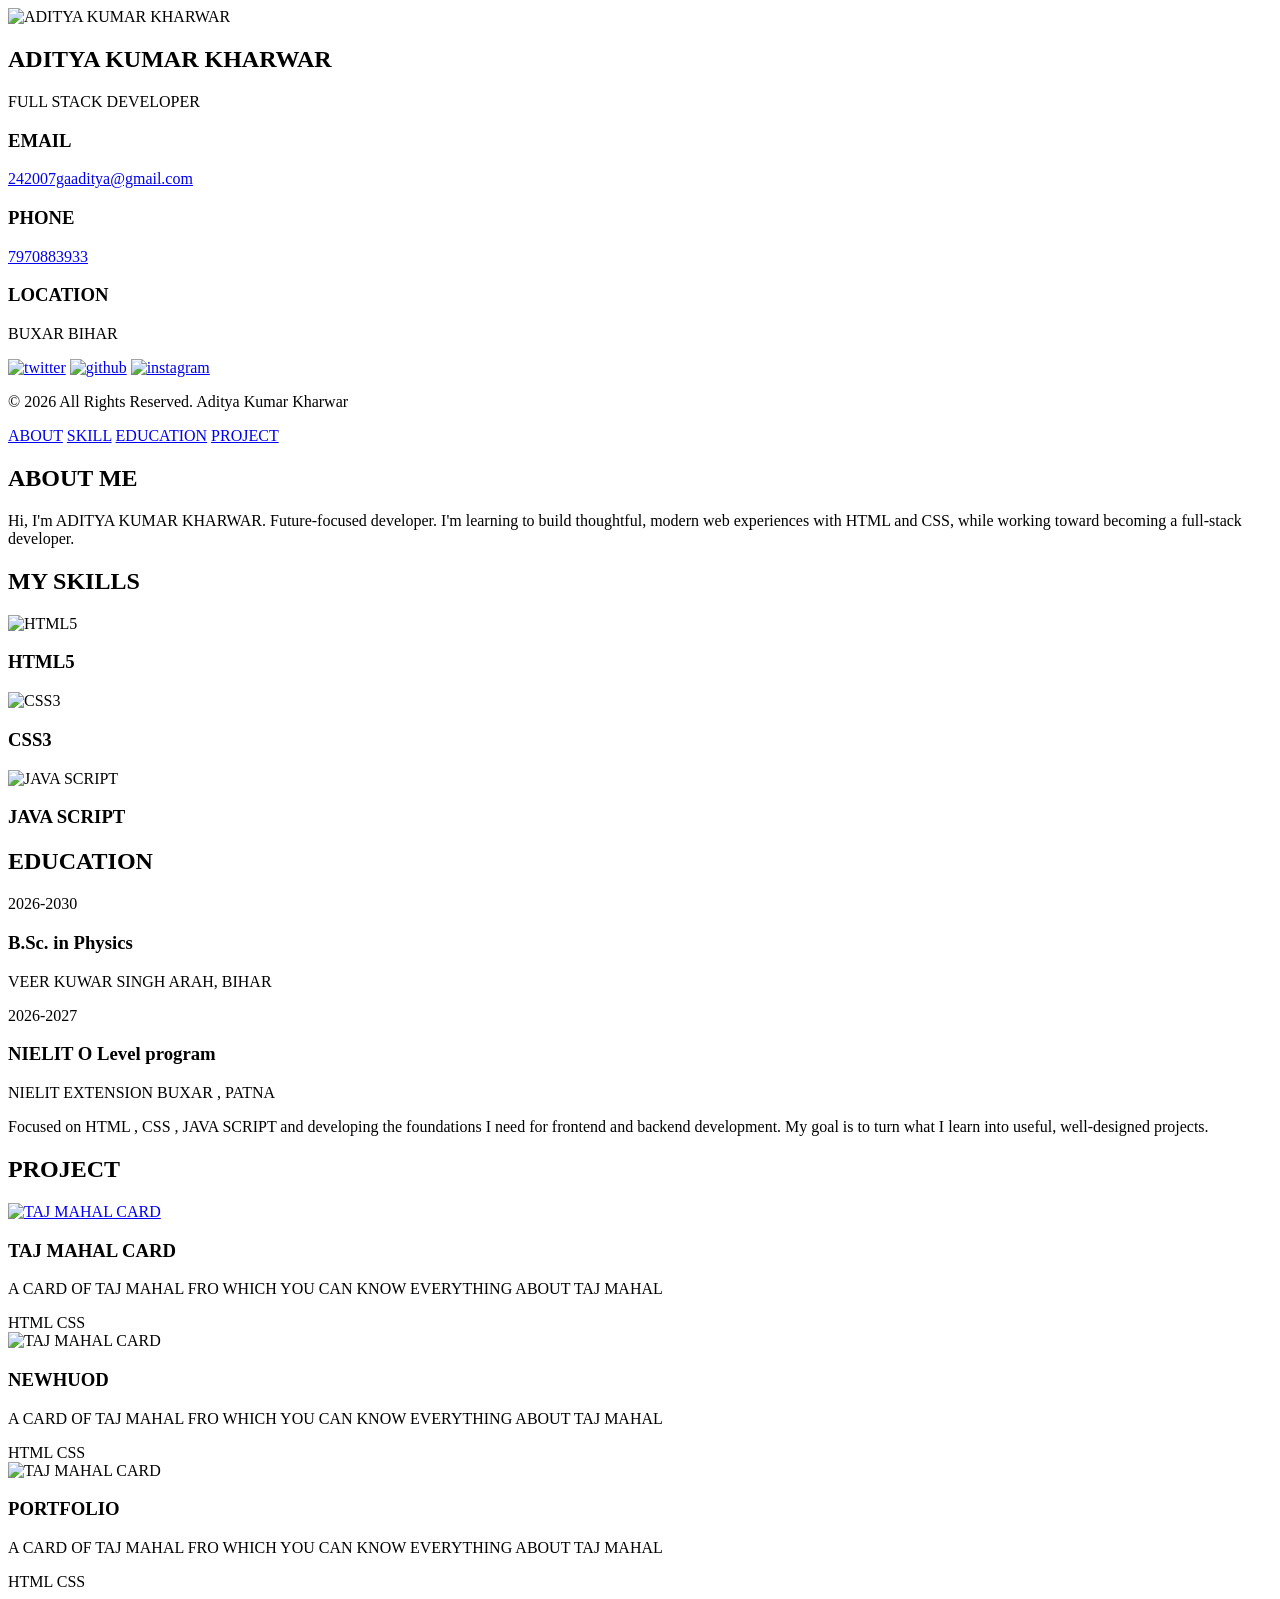
==== index.html @ d114e869 "Add initial HTML structure for portfolio page" ====
<!DOCTYPE html>
<html lang="en">
  <head>
    <meta charset="UTF-8" />
    <meta name="viewport" content="width=device-width, initial-scale=1.0" />
    <title>PORTFOLIO</title>
    <link rel="stylesheet" href="style.css" />
  </head>
  <body>
    <div class="main-cont">
      <!-- side bar -->
      <div class="sidebar">
        <!-- profile -->
        <div class="profile">
          <img src="MY IMAGE .png" alt="ADITYA KUMAR KHARWAR" />
          <h2>ADITYA KUMAR KHARWAR</h2>
          <p>FULL STACK DEVELOPER</p>
        </div>

        <!-- contact -->
        <div class="contact">
          <div class="email">
            <h3 class="label">EMAIL</h3>
            <a href="mailto:242007gaaditya@gmail.com" class="value"
              >242007gaaditya@gmail.com</a
            >
          </div>

          <div class="phone">
            <h3 class="label">PHONE</h3>
            <a href="tel:7970883933" class="value">7970883933</a>
          </div>

          <div class="location">
            <h3 class="label">LOCATION</h3>
            <p class="value">BUXAR BIHAR</p>
          </div>
        </div>

        <!-- social media -->
        <div class="social">
          <a href="#"
            ><img src="https://simpleicons.org/icons/x.svg" alt="twitter"
          /></a>
          <a href="#"
            ><img src="https://simpleicons.org/icons/git.svg" alt="github"
          /></a>
          <a href="#"
            ><img
              src="https://simpleicons.org/icons/instagram.svg"
              alt="instagram"
          /></a>
        </div>

        <!-- footer -->
       
           <footer class="footer">
    <p>
        &copy; 2026 All Rights Reserved.
        <span>Aditya Kumar Kharwar</span>
    </p>

       
</footer>
      </div>

      <!-- main content -->
      <div class="main-content">
        <!-- navigation -->
        <div id="nav">
          <nav>
            <a href="#about" class="active">ABOUT</a>
            <a href="#skill">SKILL</a>
            <a href="#education">EDUCATION</a>
            <a href="#portfolio">PROJECT</a>
          </nav>
        </div>

        <!-- about section -->
        <div id="about">
          <h2 class="heading">ABOUT ME</h2>
          <div class="line"></div>
          <p class="paragraph">
            Hi, I'm ADITYA KUMAR KHARWAR. Future-focused developer. I'm learning
            to build thoughtful, modern web experiences with HTML and CSS, while
            working toward becoming a full-stack developer.
          </p>
        </div>

        <!-- skill section -->
        <div id="skill">
          <h2 class="heading">MY SKILLS</h2>
          <div class="line"></div>
          <div class="grid-cont">
            <div class="item">
              <img src="https://simpleicons.org/icons/html5.svg" alt="HTML5" />
              <h3>HTML5</h3>
            </div>

            <div class="item">
              <img src="https://simpleicons.org/icons/css.svg" alt="CSS3" />
              <h3>CSS3</h3>
            </div>

            <div class="item">
              <img
                src="https://simpleicons.org/icons/javascript.svg"
                alt="JAVA SCRIPT"
              />
              <h3>JAVA SCRIPT</h3>
            </div>
          </div>
        </div>

        <!-- education section -->
        <div id="education">
          <h2 class="heading">EDUCATION</h2>
          <div class="line"></div>
          <div class="edtech">
            <div class="bsc">
              <div class="year">2026-2030</div>
              <h3 class="degree">B.Sc. in Physics</h3>
              <p class="collage">VEER KUWAR SINGH ARAH, BIHAR</p>
              <div class="goal"></div>
              <div class="liner"></div>
            </div>
            <div class="no">
              <div class="year">2026-2027</div>
              <h3 class="degree">NIELIT O Level program</h3>
              <p class="collage">NIELIT EXTENSION BUXAR , PATNA</p>
              <p class="WORK">
                Focused on HTML , CSS , JAVA SCRIPT and developing the foundations I need
                for frontend and backend development. My goal is to turn what I
                learn into useful, well-designed projects.
              </p>
               <div class="goal"></div>
                <div class="liner"></div>

            </div>
          </div>
        </div>

        <!-- portfolio section -->
         <div id="portfolio">
             <h2 class="heading">PROJECT</h2>
          <div class="line"></div>

          <DIV class="project-cont">
            <DIV class="project">
           <a href="https://aditya835-lab.github.io/TAJ-MAHAL-CARD/" target="_blank"  rel="noopener noreferrer" ><img src="TAJ.png" alt="TAJ MAHAL CARD"></a> 
            
            <div class="card">
               <h3>TAJ MAHAL CARD</h3>
               <P>A CARD OF TAJ MAHAL FRO WHICH YOU CAN KNOW EVERYTHING ABOUT TAJ MAHAL</P>
               <SPan>HTML</SPan>
               <SPan>CSS</SPan>
            </div>
          </DIV>

            <DIV class="project">
            <img src="NEWHUOD.png" alt="TAJ MAHAL CARD">
            
            <div class="card">
               <h3>NEWHUOD</h3>
               <P>A CARD OF TAJ MAHAL FRO WHICH YOU CAN KNOW EVERYTHING ABOUT TAJ MAHAL</P>
               <SPan>HTML</SPan>
               <SPan>CSS</SPan>
            </div>
          </DIV>

            <DIV class="project">
            <img src="PORT.png" alt="TAJ MAHAL CARD">
            
            <div class="card">
               <h3>PORTFOLIO</h3>
               <P>A CARD OF TAJ MAHAL FRO WHICH YOU CAN KNOW EVERYTHING ABOUT TAJ MAHAL</P>
               <SPan>HTML</SPan>
               <SPan>CSS</SPan>
            </div>
          </DIV>



        
         </div>
      </div>
    </div>
  </body>
</html>
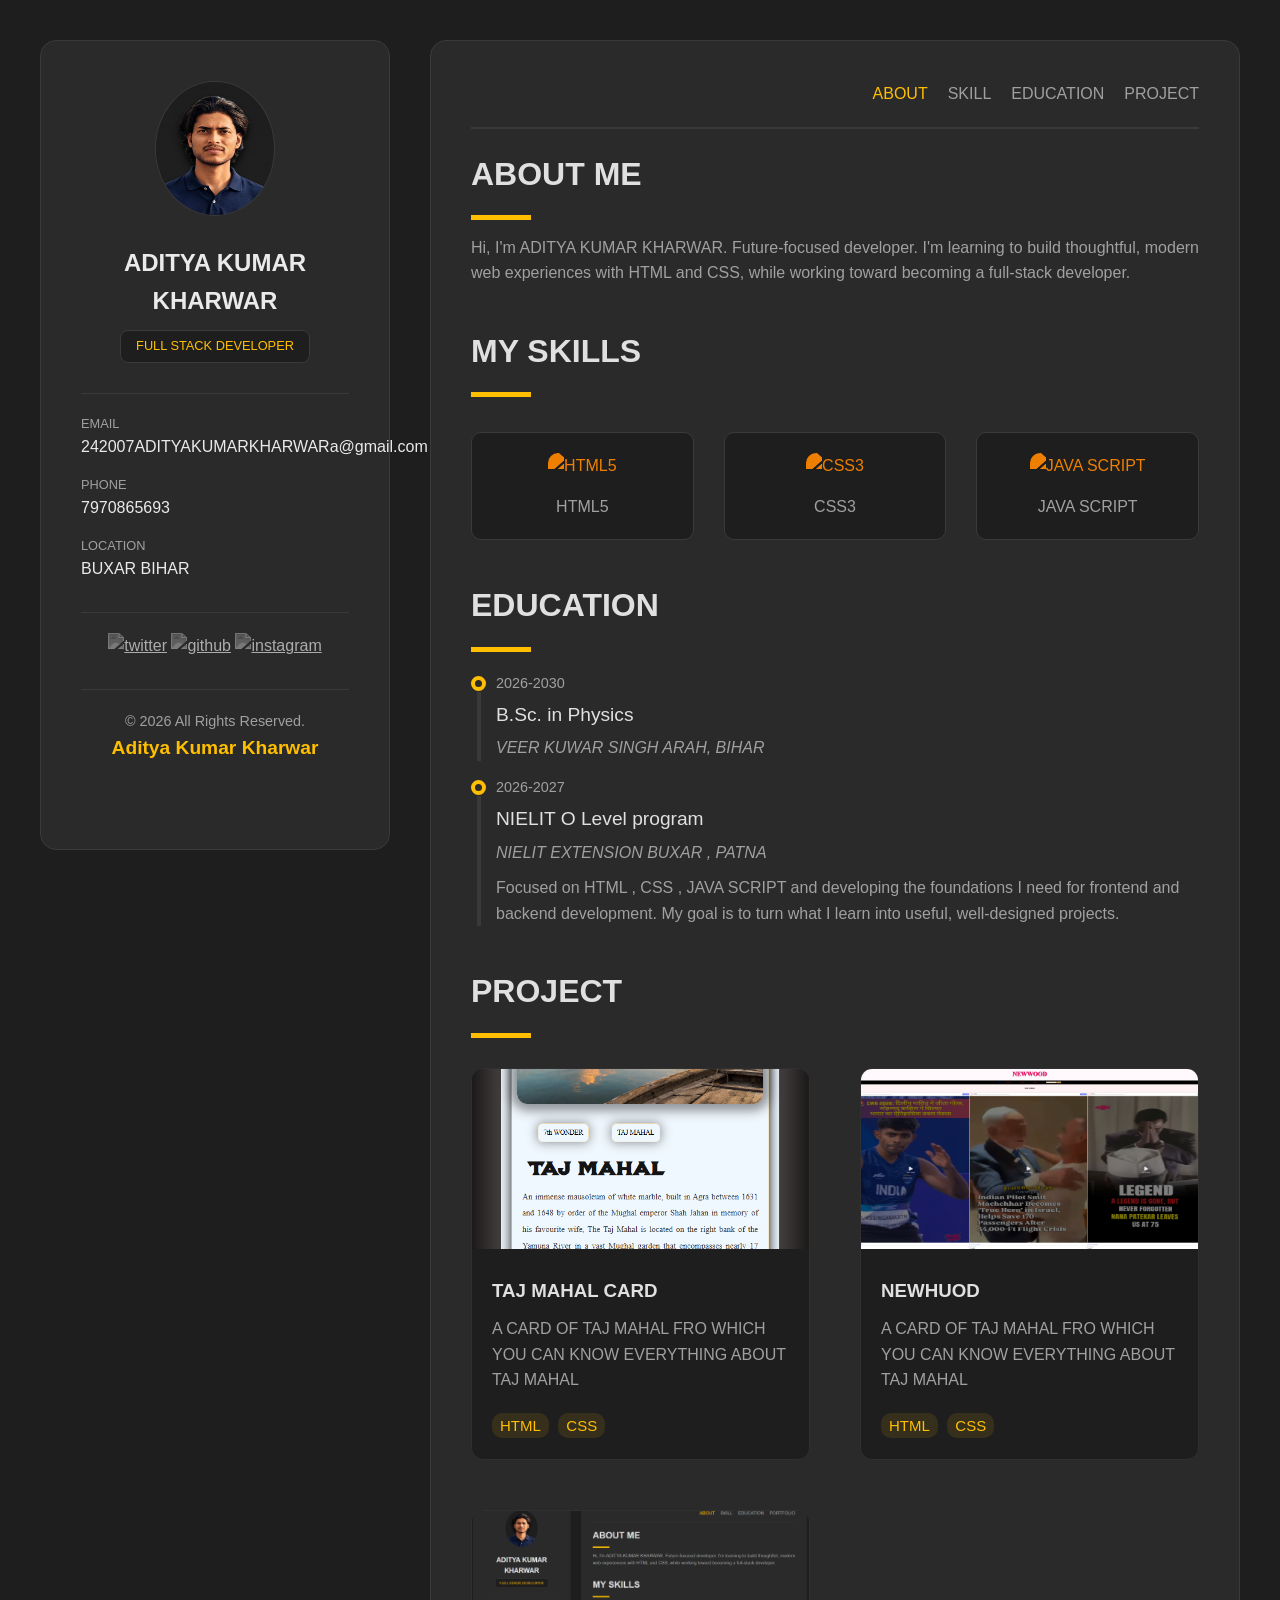
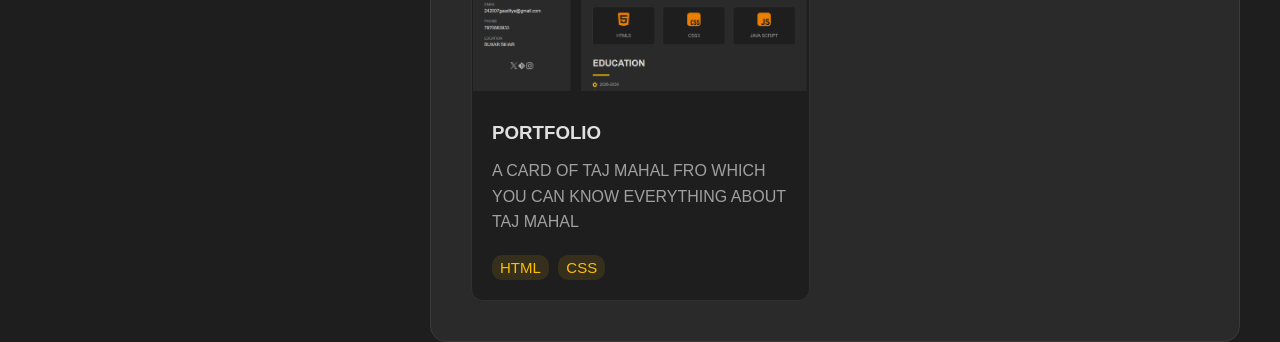
==== commit 996b1a2c: "Update contact email and phone number" ====
--- a/index.html
+++ b/index.html
@@ -21,14 +21,14 @@
         <div class="contact">
           <div class="email">
             <h3 class="label">EMAIL</h3>
-            <a href="mailto:242007gaaditya@gmail.com" class="value"
-              >242007gaaditya@gmail.com</a
+            <a href="mailto:242007ADITYAKUMARKHARWAR@gmail.com" class="value"
+              >242007ADITYAKUMARKHARWARa@gmail.com</a
             >
           </div>
 
           <div class="phone">
             <h3 class="label">PHONE</h3>
-            <a href="tel:7970883933" class="value">7970883933</a>
+            <a href="tel:7970865693" class="value">7970865693</a>
           </div>
 
           <div class="location">
--- a/style.css
+++ b/style.css
@@ -0,0 +1,416 @@
+* {
+
+    padding: 0;
+    margin: 0;
+    box-sizing: border-box;
+}
+
+body {
+    background-color: #1e1e1e;
+    font-family: sans-serif;
+    color: #a0a0a0;
+    line-height: 1.6;
+}
+
+.main-cont {
+
+    display: grid;
+    max-width: 1200px;
+    grid-template-columns: 350px 1fr;
+    gap: 40px;
+    padding-top: 40px;
+    margin: auto;
+}
+
+.sidebar {
+    height: 90vh;
+    background-color: #2a2a2a;
+    border: 1px solid #3a3a3a;
+    border-radius: 16px;
+    padding: 40px;
+    position:sticky;
+    top: 40px;
+}
+
+.main-content {
+
+    background-color: #2a2a2a;
+    border: 1px solid #3a3a3a;
+    border-radius: 16px;
+    padding: 40px;
+}
+
+
+/* profile section css */
+
+.profile {
+    text-align: center;
+}
+
+.profile img {
+    height: 135px;
+    width: 120px;
+    border-radius: 50%;
+    border: 1px solid #3a3a3a;
+
+}
+
+.profile h2 {
+    font-size: 1.5rem;
+    font-weight: 700;
+    margin-top: 20px;
+    color: #eaeaea;
+
+}
+
+.profile p {
+    background-color: #1e1e1e;
+    padding: 5px 15px;
+    color: #ffbf00;
+    border: 1px solid #3a3a3a;
+    font-size: 0.8rem;
+    border-radius: 8px;
+    display: inline-block;
+    margin-top: 10px;
+
+}
+
+/* contact css */
+.contact {
+    margin-top: 30px;
+    border-top: 1.5px solid #3a3a3a;
+    padding-top: 20px;
+}
+
+.label {
+    font-size: 0.8rem;
+    font-weight: 500;
+    color: #a0a0a0;
+
+}
+
+.value {
+    color: #eaeaea;
+    text-decoration: none;
+
+}
+
+.email,
+.phone {
+    margin-bottom: 15px;
+}
+
+/* social media css */
+.social {
+    margin-top: 30px;
+    border-top: 1.5px solid #3a3a3a;
+    padding-top: 20px;
+    text-align: center;
+}
+
+.social img {
+    height: 24px;
+    width: 24px;
+    filter: grayscale(1) invert(0.7);
+    transition: filter 0.3s ease;
+}
+
+.social img:hover {
+    filter: grayscale(0) invert(0);
+}
+
+
+
+
+/* FOOTER SECTION */
+
+.footer p{
+    display:flex;
+    justify-content: center;
+    flex-direction: column;
+}
+
+.footer {
+    text-align: center;
+    padding: 20px 10px;
+    margin-top: 30px;
+    border-top: 1px solid #3a3a3a;
+    color: #a0a0a0;
+    font-size: 0.9rem;
+}
+
+.footer span {
+    color: #ffbf00;
+    font-weight: 600;
+    font-size: 1.2rem;
+}
+
+.footer p {
+    line-height: 1.6;
+}
+
+
+/* main content */
+
+/* navigation start */
+
+#nav {
+    border-bottom: 2px solid #3a3a3a;
+    margin-bottom: 20px;
+    padding-bottom: 20px;
+}
+
+nav {
+    display: flex;
+    justify-content: end;
+    gap: 20px;
+    text-decoration: none;
+}
+
+nav a {
+    text-decoration: none;
+    color: #a0a0a0;
+    font-weight: 500;
+    transition: color 0.3s ease;
+
+}
+
+.active,
+nav a:hover {
+    color: #ffbf00;
+
+}
+
+/* about section */
+
+.heading {
+    color: #e0e0e0;
+    font-size: 2rem;
+    margin-bottom: 15px;
+}
+
+.line {
+    width: 60px;
+    height: 5px;
+    background-color: #ffbf00;
+    margin-bottom: 15px;
+}
+
+.paragraph {
+    text-align: justify;
+    color: #a0a0a0;
+}
+
+#about {
+    margin-bottom: 40px;
+}
+
+
+/* MY SKILLS SECTION */
+
+#skill{
+     margin-bottom: 40px;
+}
+
+.grid-cont {
+    display: grid;
+    grid-template-columns: repeat(auto-fit, minmax(120px, 1fr));
+    gap: 30px;
+}
+
+.item {
+    padding: 20px;
+    border-radius: 10px;
+    border: 1px solid #3a3a3a;
+    background-color: #1e1e1e;
+    text-align: center;
+    margin-top: 20px;
+    transition: transform 0.5s ease , box-shadow 0.5s ease;
+}
+
+.item img {
+    width: 48px;
+    height: 48px;
+    filter: brightness(0) saturate(100%) 
+    invert(46%) sepia(69%) saturate(984%)
+    hue-rotate(4deg) brightness(99%)
+    contrast(107%);
+    border-radius: 10px;
+    margin-bottom: 15px;
+    
+
+}
+
+.item h3{
+    font-size: 1rem;
+    font-weight: 500;
+}
+
+.item:hover{
+    transform: scale(1.1);
+    box-shadow: 0px 0px 10px 5px rgb(0,0,0,0.3);
+
+}
+
+
+/* EDUCATION SECTION */
+
+#education{
+    /* margin-top: 30px; */
+     margin-bottom: 40px;
+}
+
+.edtech{
+    position: relative;
+    margin-top: 20px;
+}
+
+.year{
+    font-size: 0.9rem;
+    color: #a0a0a0;
+    margin-bottom: 5px;
+}
+
+.degree{
+    color: #e0e0e0;
+    font-size: 1.2rem;
+    font-weight: 500;
+    margin-bottom: 5px;
+}
+
+.collage{
+    font-style: italic;
+    color: #a0a0a0;
+    margin-bottom: 10px;
+}
+
+.work{
+color: #a0a0a0;
+
+}
+.bsc,.no{
+    margin-bottom: 15px;
+    padding-left: 25px;
+    position: relative;
+}
+
+.goal{
+    height: 15px;
+    width: 15px;
+    border-radius: 50%;
+    /* background-color: #ffbf00; */
+    border: 4px solid #ffbf00;
+    position: absolute;
+    top: 4.5px;
+    left: 0px;
+    z-index: 5;
+}
+
+.liner{
+    position: absolute;
+    width: 2px;
+    top:20px;
+    left: 6px;
+    bottom: 0px;
+    border: 2px solid #3a3a3a;
+}
+
+/* portfolio */
+
+.project-cont{
+    display: grid;
+    grid-template-columns: 1fr 1fr ;
+    gap: 25px;
+    margin-top: 30px;
+    gap: 50px;
+}
+
+.project{
+    background-color: #1e1e1e;
+    border-radius: 12px;
+    border: 1px solid #303030;
+    overflow: hidden;
+    transition: transform 0.5s ease,box-shadow 0.5s ease;
+    
+}
+
+.project:hover{
+    transform: translateY(-10px);
+    box-shadow: 0px 0px 20px 10px rgb(0,0,0,0.3);
+    
+
+}
+
+.card{
+    padding: 20px;
+}
+
+.card h3{
+    color: #e0e0e0;
+    margin-bottom: 10px;
+}
+
+.card p{
+    color: #a0a0a0;
+    line-height: 1.6;
+    text-align: start;
+    margin-bottom: 20px;
+}
+
+.card span{
+    background-color: rgba(255,191,0,0.1);
+    color: #ffbf00;
+    padding: 4px 8px;
+    border-radius: 10px;
+    font-size: 15px;
+    margin-right: 5px;
+}
+
+.project img{
+    height: 180px;
+    width: 100%;
+    object-fit: cover;
+
+}
+
+
+@media screen and (max-width:1200px){
+    .main-cont{
+        grid-template-columns: 1fr;
+        padding: 20px;
+    }
+    .sidebar{
+        position: static;
+        height: auto;
+    }
+    
+}
+
+@media screen and (max-width:750px) {
+
+    .project-cont{
+        grid-template-columns: 1fr;
+    }
+
+   
+
+    
+}
+@media screen and (max-width:500px) {
+/* 
+    .project-cont{
+        grid-template-columns: 1fr;
+        padding: 20px;
+    } */
+
+    #nav nav {
+        justify-content: center;
+        flex-wrap: wrap;
+    }
+
+    
+    
+}
+
+
+
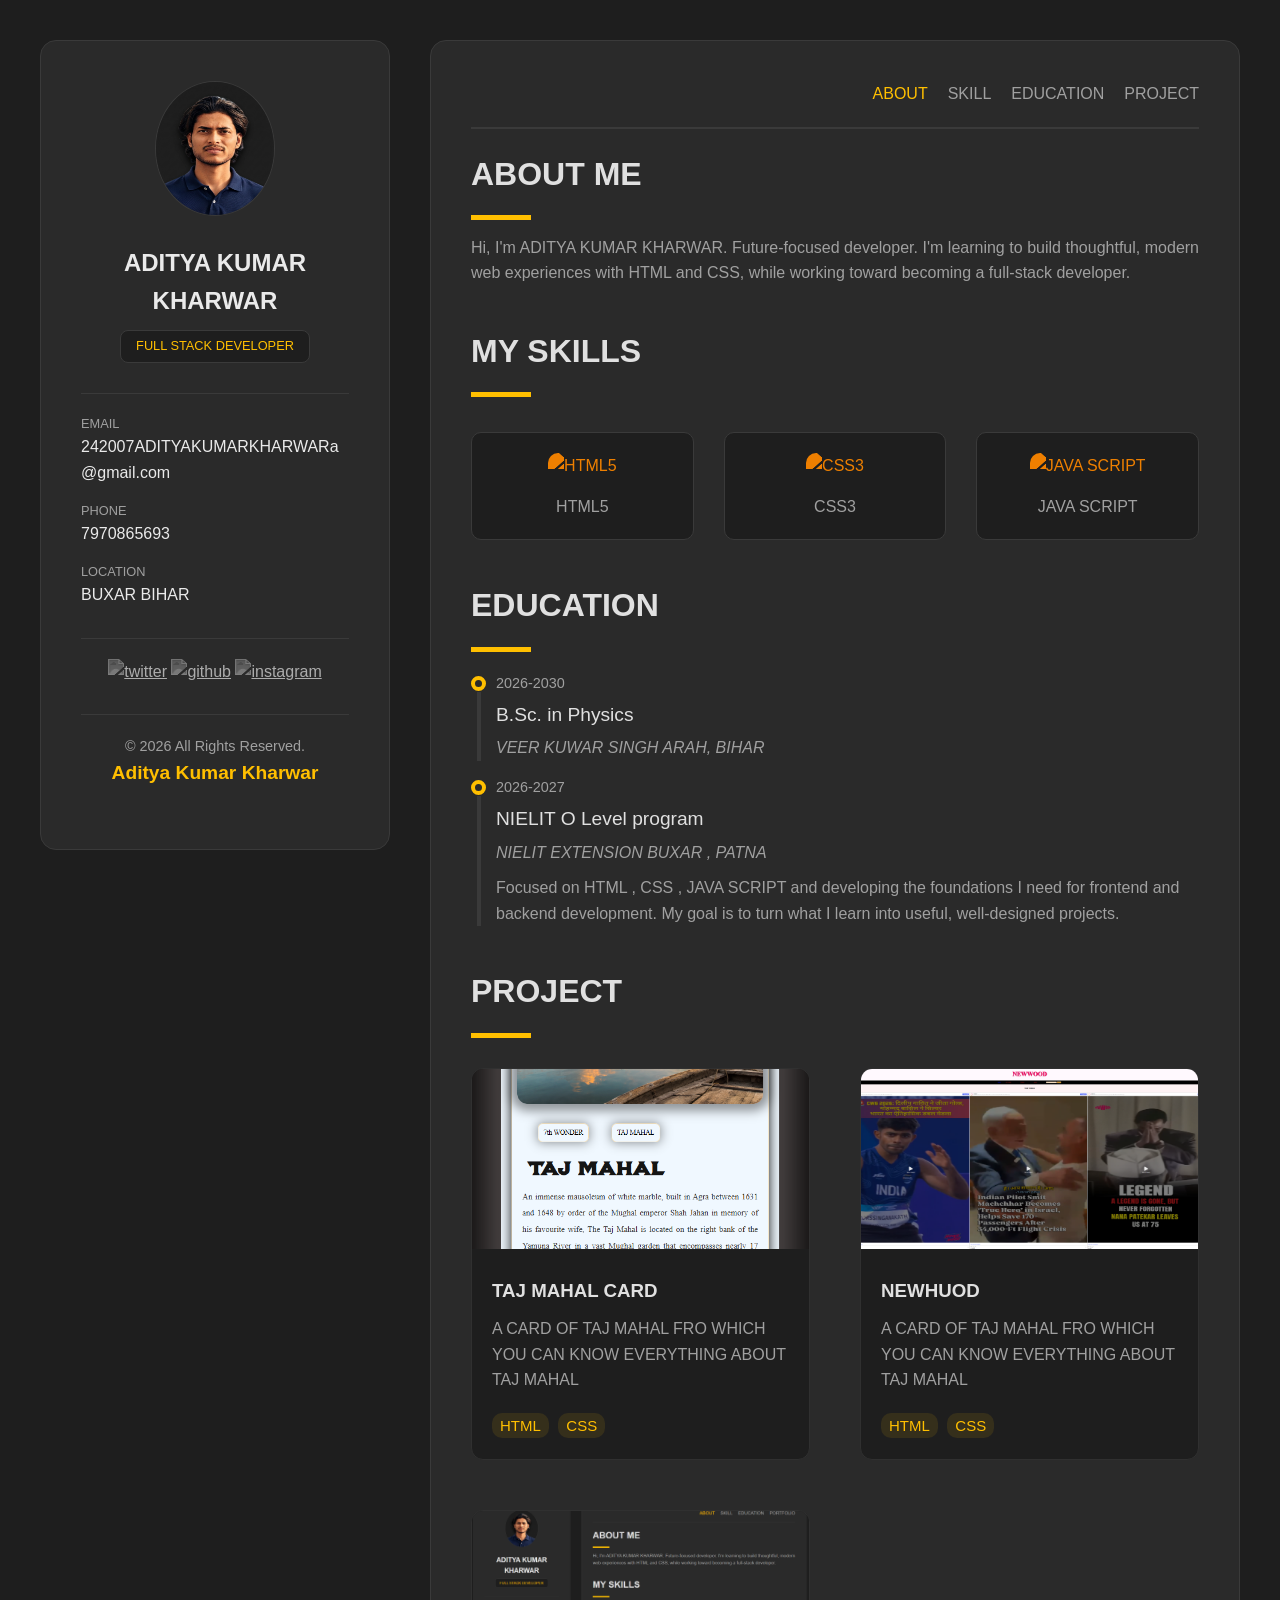
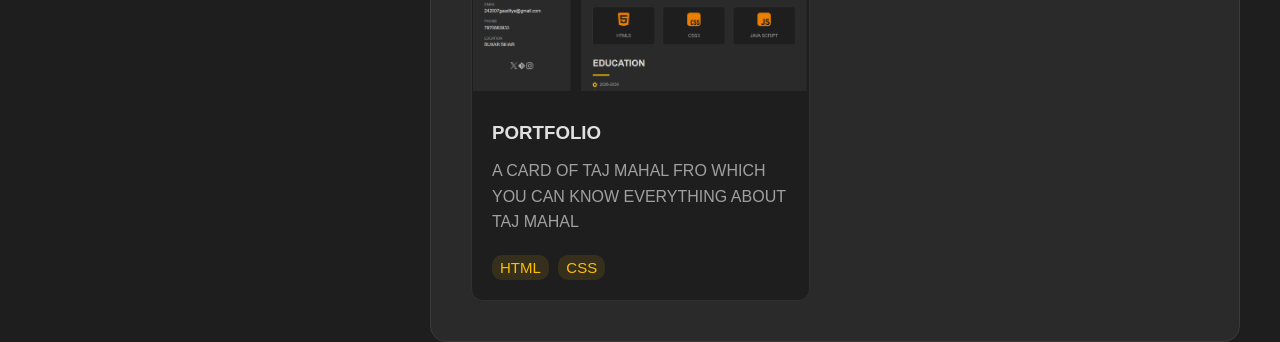
==== commit e8c6eee2: "Update index.html" ====
--- a/index.html
+++ b/index.html
@@ -4,6 +4,8 @@
     <meta charset="UTF-8" />
     <meta name="viewport" content="width=device-width, initial-scale=1.0" />
     <title>PORTFOLIO</title>
+     <link rel="shortcut icon" href="portfolio.png" type="image/x-icon">
+    
     <link rel="stylesheet" href="style.css" />
   </head>
   <body>
@@ -158,7 +160,7 @@
           </DIV>
 
             <DIV class="project">
-            <img src="NEWHUOD.png" alt="TAJ MAHAL CARD">
+            <img src="NEWHUOD.png" alt="NEWHUOD">
             
             <div class="card">
                <h3>NEWHUOD</h3>
@@ -169,7 +171,7 @@
           </DIV>
 
             <DIV class="project">
-            <img src="PORT.png" alt="TAJ MAHAL CARD">
+            <a href="https://aditya835-lab.github.io/PORTFOLIO/#skill" target="_blank"  rel="noopener noreferrer" ><img src="PORT.png" alt="portfolio"></a> 
             
             <div class="card">
                <h3>PORTFOLIO</h3>
--- a/style.css
+++ b/style.css
@@ -92,6 +92,8 @@
 .value {
     color: #eaeaea;
     text-decoration: none;
+       word-break: break-all;
+
 
 }
 
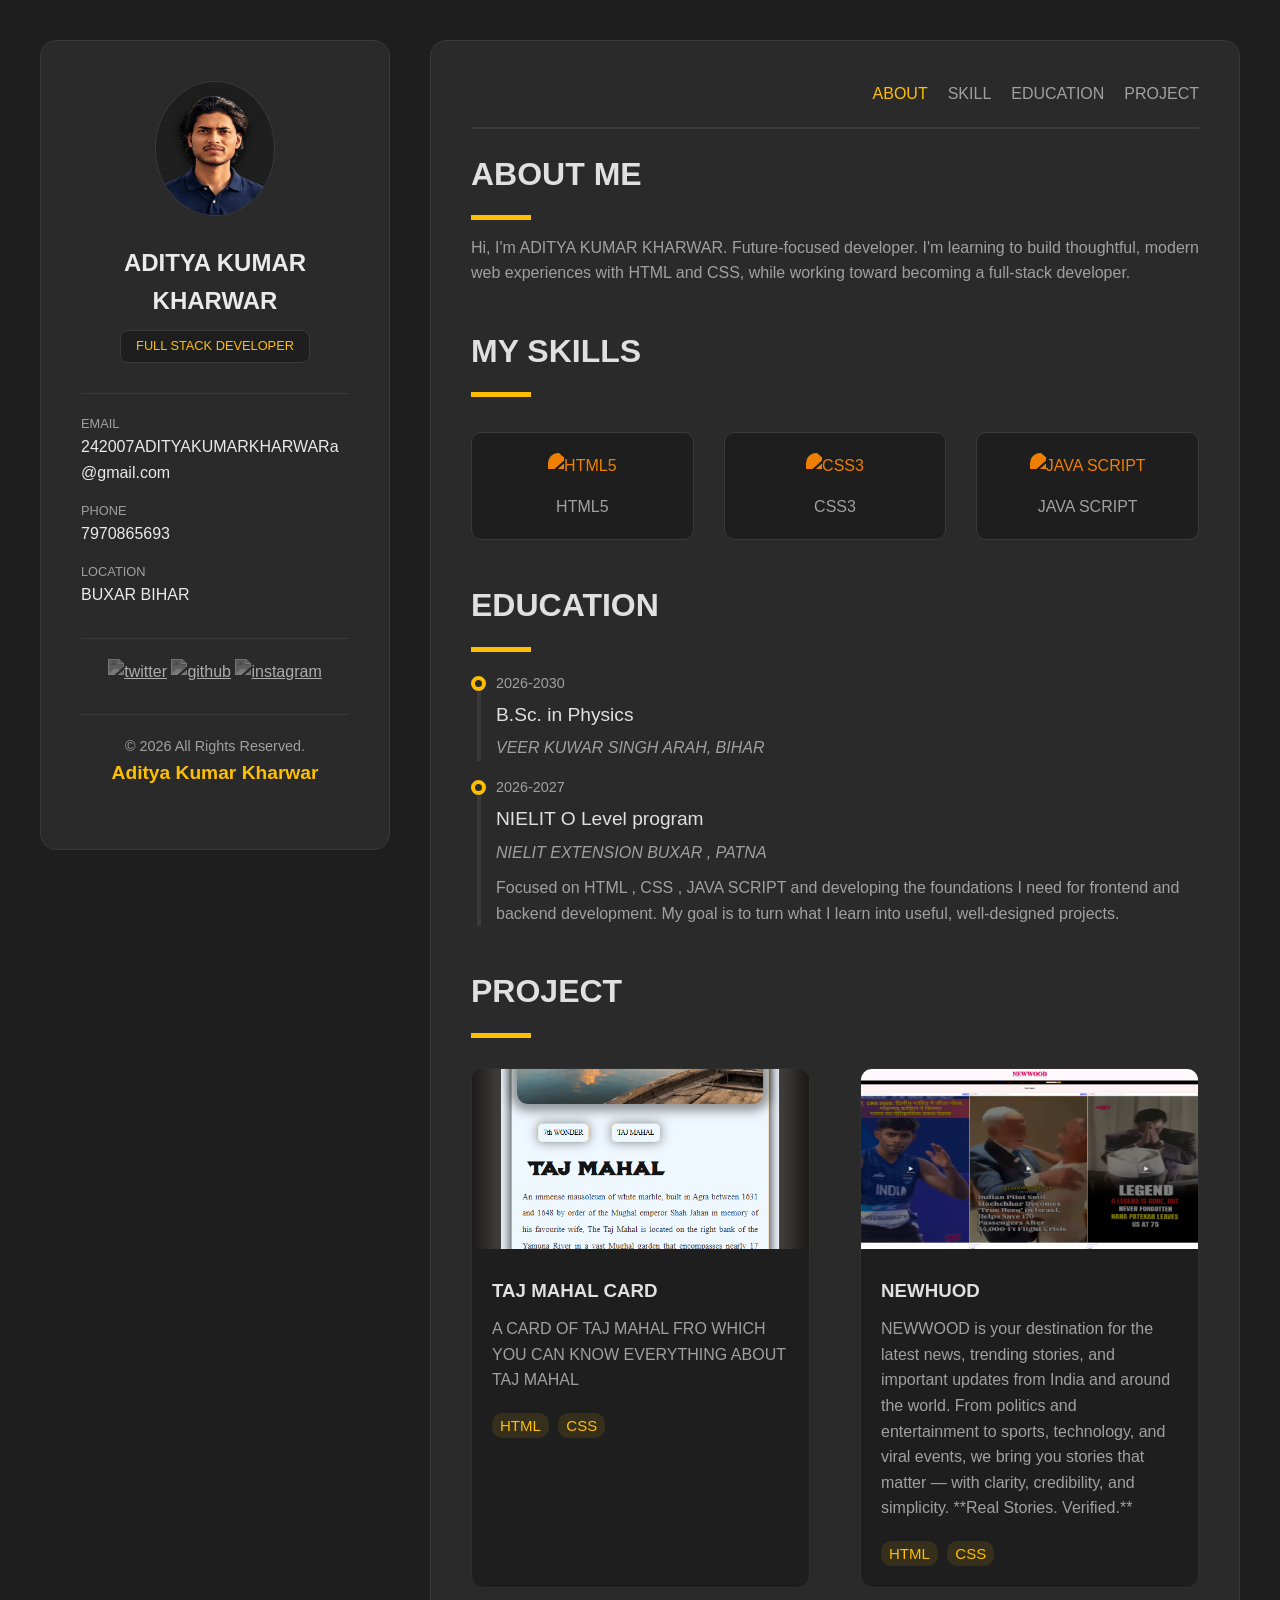
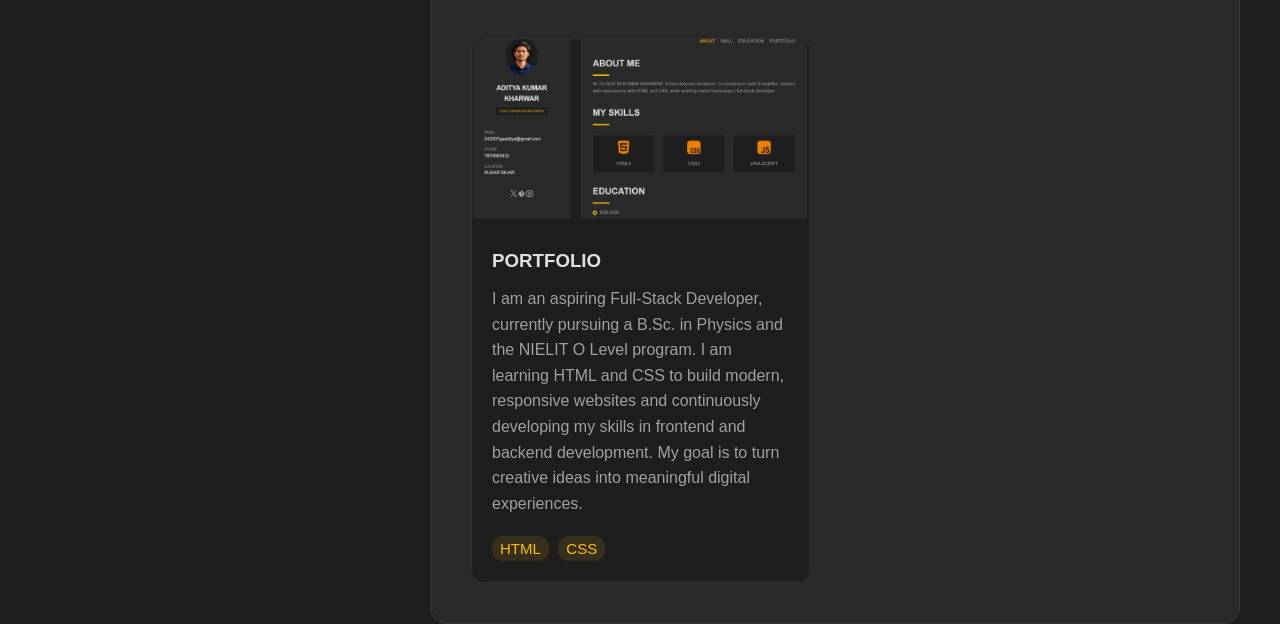
==== commit 2768d0e0: "Update card descriptions in index.html" ====
--- a/index.html
+++ b/index.html
@@ -164,7 +164,7 @@
             
             <div class="card">
                <h3>NEWHUOD</h3>
-               <P>A CARD OF TAJ MAHAL FRO WHICH YOU CAN KNOW EVERYTHING ABOUT TAJ MAHAL</P>
+               <P>NEWWOOD is your destination for the latest news, trending stories, and important updates from India and around the world. From politics and entertainment to sports, technology, and viral events, we bring you stories that matter — with clarity, credibility, and simplicity. **Real Stories. Verified.**</P>
                <SPan>HTML</SPan>
                <SPan>CSS</SPan>
             </div>
@@ -175,7 +175,7 @@
             
             <div class="card">
                <h3>PORTFOLIO</h3>
-               <P>A CARD OF TAJ MAHAL FRO WHICH YOU CAN KNOW EVERYTHING ABOUT TAJ MAHAL</P>
+               <P>I am an aspiring Full-Stack Developer, currently pursuing a B.Sc. in Physics and the NIELIT O Level program. I am learning HTML and CSS to build modern, responsive websites and continuously developing my skills in frontend and backend development. My goal is to turn creative ideas into meaningful digital experiences.</P>
                <SPan>HTML</SPan>
                <SPan>CSS</SPan>
             </div>
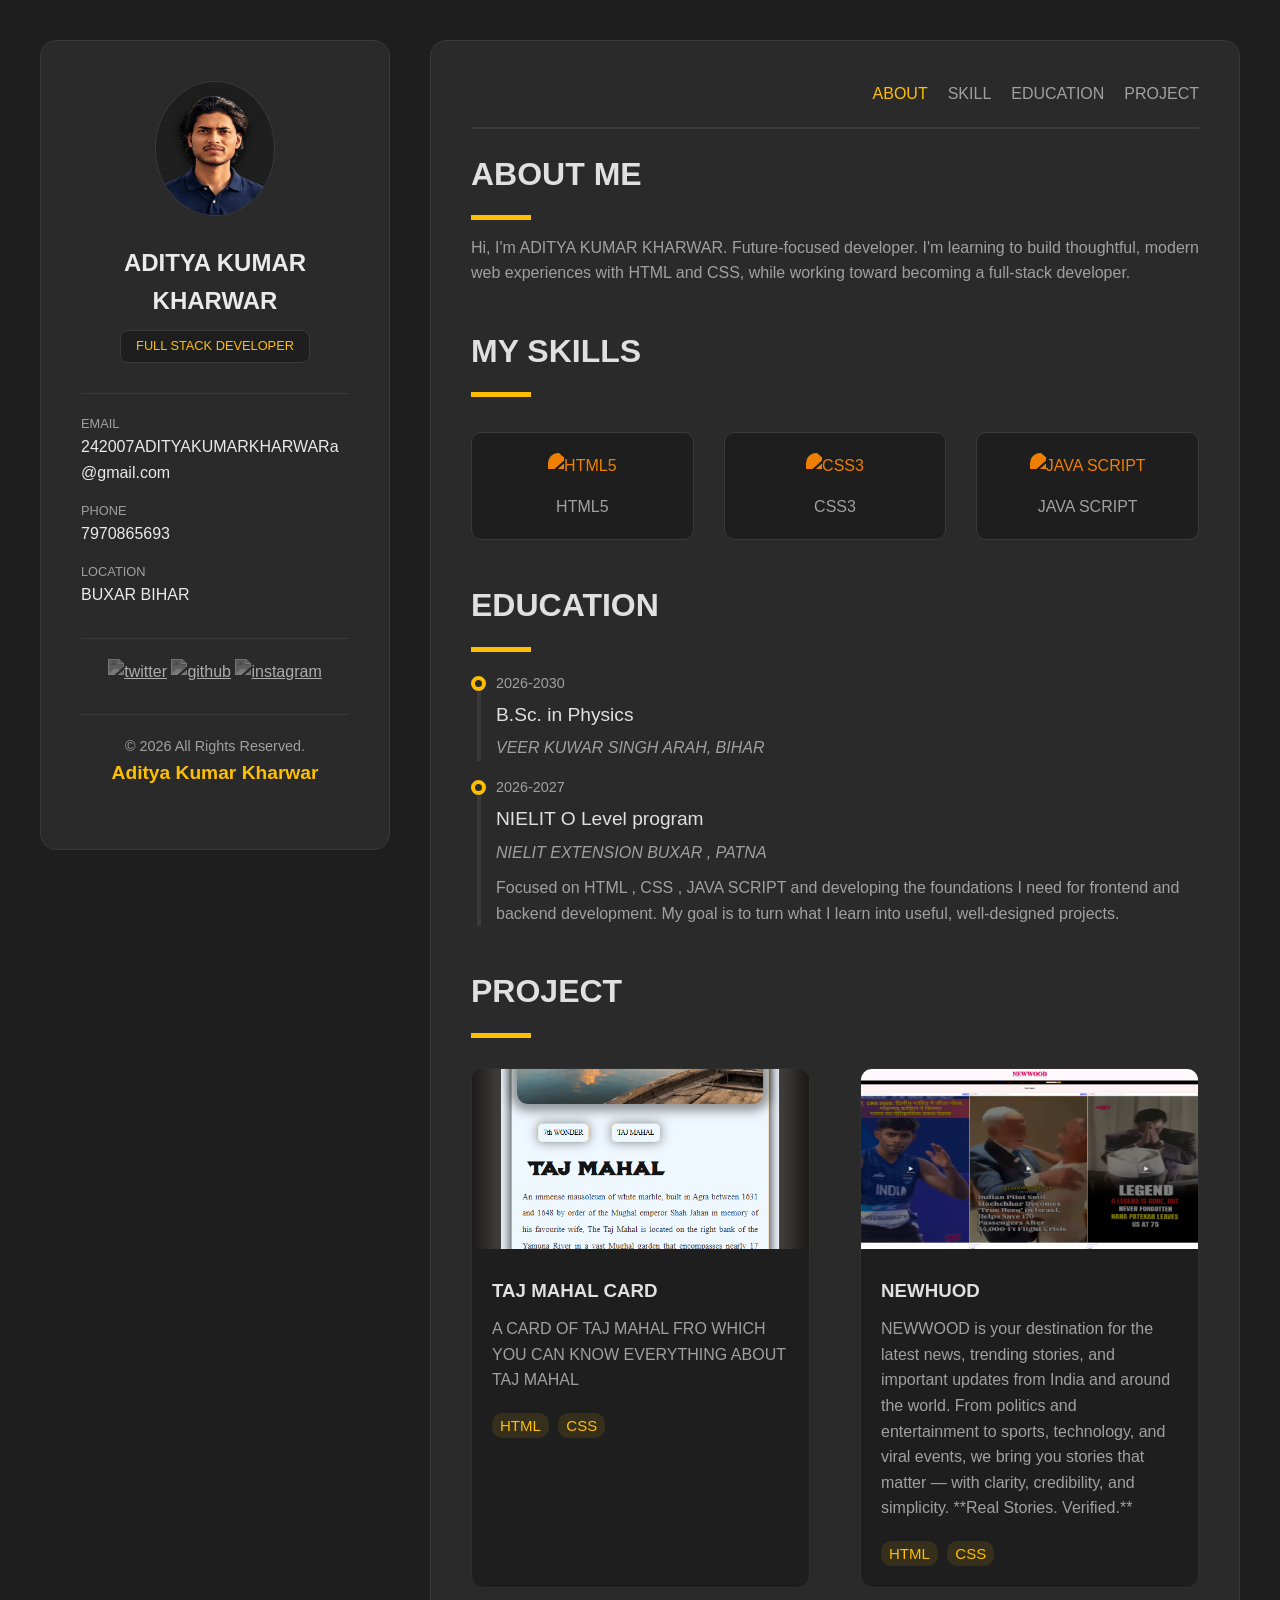
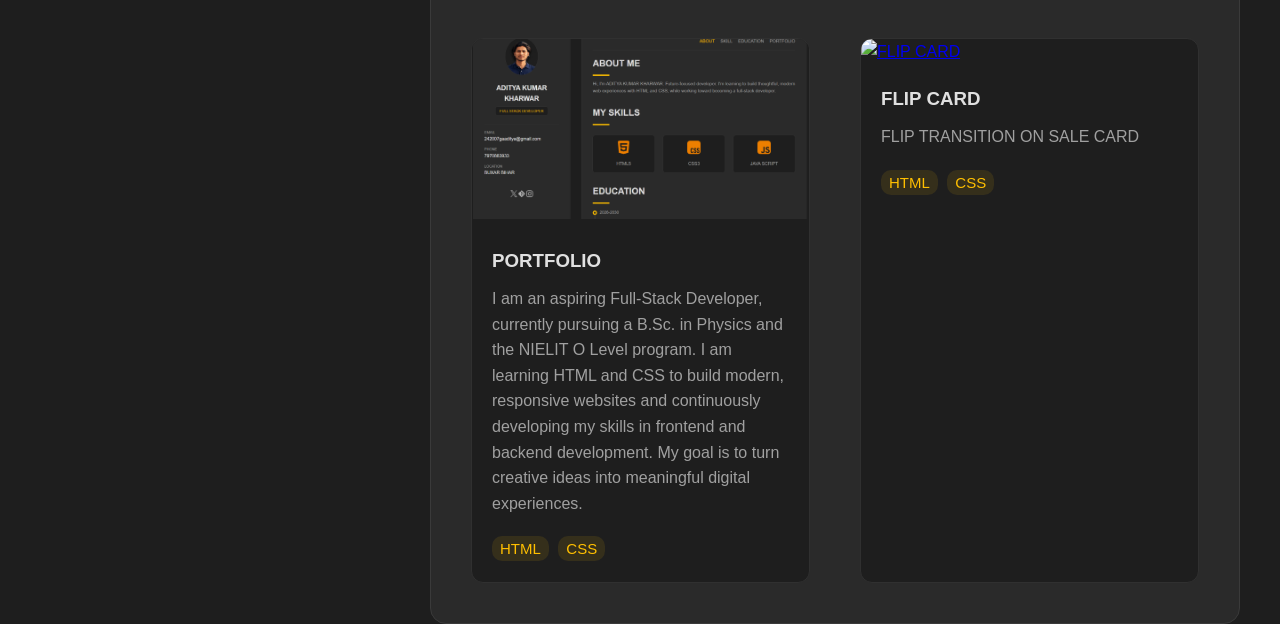
==== commit b316f49d: "Add 'FLIP CARD' project section to index.html Added a new project section for 'FLIP CARD' with an im" ====
--- a/index.html
+++ b/index.html
@@ -3,7 +3,7 @@
   <head>
     <meta charset="UTF-8" />
     <meta name="viewport" content="width=device-width, initial-scale=1.0" />
-    <title>PORTFOLIO</title>
+    <title>PORTFOLIO || Aditya</title>
      <link rel="shortcut icon" href="portfolio.png" type="image/x-icon">
     
     <link rel="stylesheet" href="style.css" />
@@ -181,6 +181,18 @@
             </div>
           </DIV>
 
+            <DIV class="project">
+           <a href="https://aditya835-lab.github.io/FLIP-CARD/" target="_blank"  rel="noopener noreferrer" ><img src="FLIP.png" alt="FLIP CARD"></a> 
+            
+            <div class="card">
+               <h3>FLIP CARD</h3>
+               <P>FLIP TRANSITION ON SALE CARD </P>
+               <SPan>HTML</SPan>
+               <SPan>CSS</SPan>
+            </div>
+          </DIV>
+
+
 
 
         
